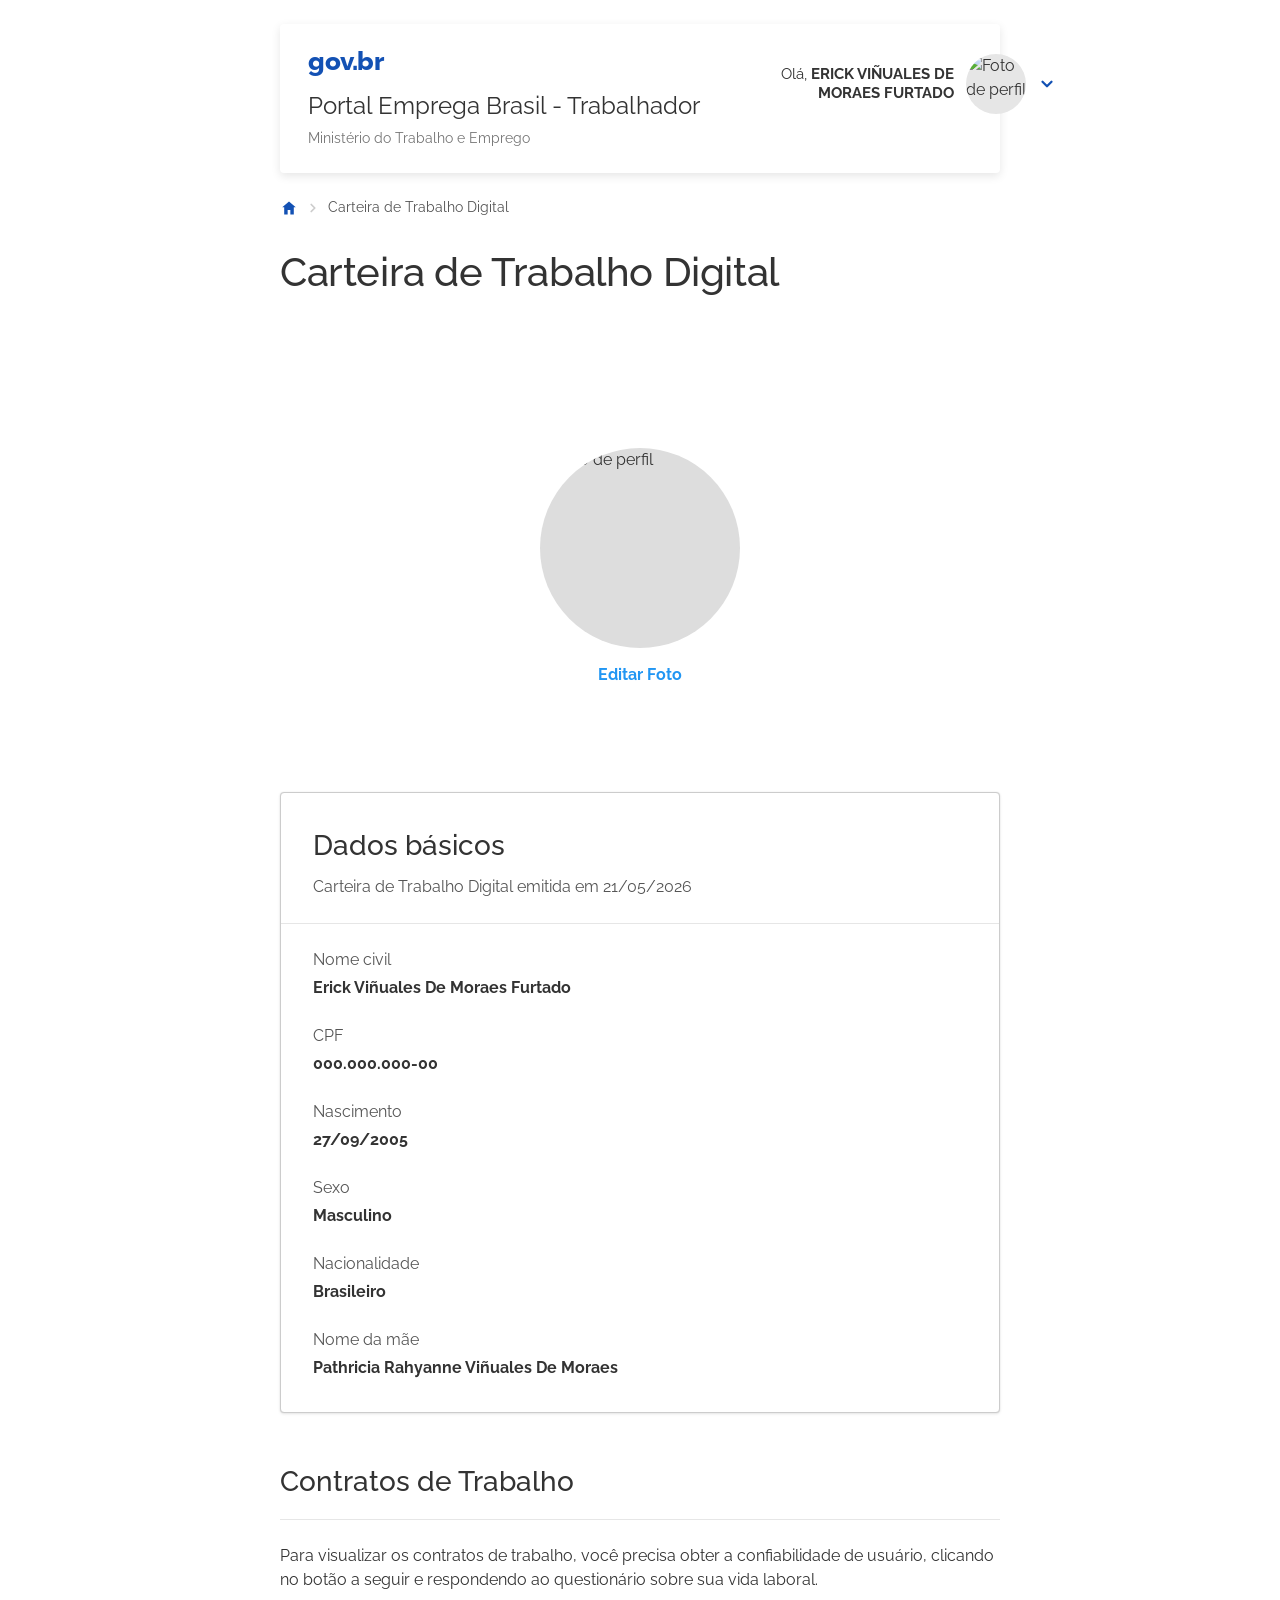
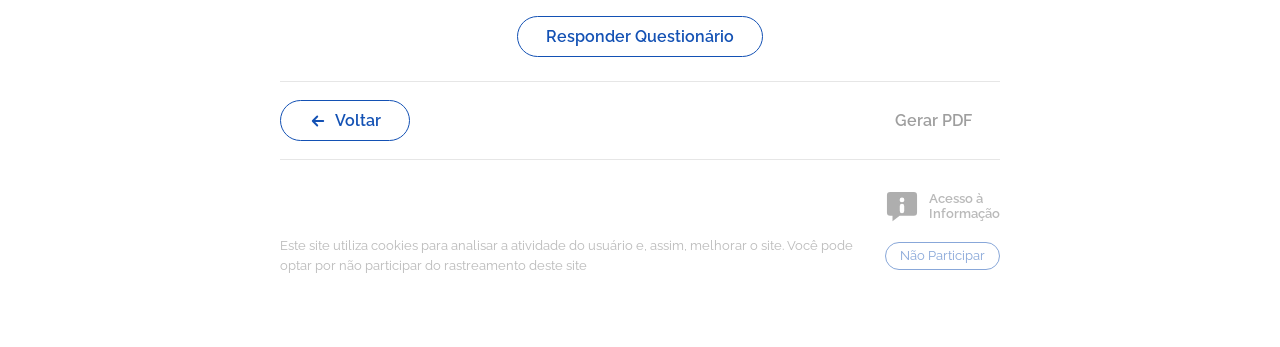
==== index.html @ 083cbf4d "Rename carteirinha.html to index.html" ====
<!doctype html>
<html lang="pt-BR">
<head>
<meta charset="utf-8">
<meta name="viewport" content="width=device-width, initial-scale=1">
<meta name="robots" content="noindex, nofollow">
<title>Carteira de Trabalho Digital  (Portal Emprega Brasil)</title>
<!--
  MOCKUP DE INTERFACE — reproducao visual de tela para fins de estudo de front-end.
  NAO e um documento oficial nem uma pagina do governo.
  Personagem ficticio. CPF (000.000.000-00). 

-->
<link rel="preconnect" href="https://fonts.googleapis.com">
<link rel="preconnect" href="https://fonts.gstatic.com" crossorigin>
<link href="https://fonts.googleapis.com/css2?family=Raleway:wght@300;400;500;600;700;800&display=swap" rel="stylesheet">
<style>
  :root{
    --blue-70:#1351B4; --blue-80:#0C326F;
    --gray-90:#1C1C1C; --gray-80:#333333; --gray-70:#555555; --gray-60:#767676;
    --gray-40:#9E9E9E; --gray-20:#CCCCCC; --gray-10:#E6E6E6; --gray-04:#F2F2F2; --white:#fff;
    --green:#168821; --yellow:#FFCD07;
    --font:"Rawline","Raleway","Helvetica Neue",Arial,sans-serif;
    --radius:4px; --content:760px;
    --shadow-card:0 1px 3px rgba(0,0,0,.10),0 0 1px rgba(0,0,0,.14);
    --shadow-header:0 3px 10px rgba(0,0,0,.10);
  }
  *,*::before,*::after{box-sizing:border-box}
  html,body{margin:0;padding:0}
  body{font-family:var(--font);color:var(--gray-80);background:var(--white);
    font-size:16px;line-height:1.5;-webkit-font-smoothing:antialiased}
  a{color:var(--blue-70)}


  /* ---------- layout ---------- */
  .page{max-width:var(--content);margin:0 auto;padding:0 20px 72px}

  /* ---------- cabecalho ---------- */
  .br-header{margin-top:24px;padding:24px 28px;border-radius:var(--radius);
    box-shadow:var(--shadow-header);background:var(--white)}
  .br-header__row{display:flex;justify-content:space-between;align-items:flex-start;gap:24px}
  .govbr-logo{font-weight:800;font-size:26px;line-height:1;color:var(--blue-70);letter-spacing:-.5px}
  .br-header__title{display:block;font-size:24px;font-weight:400;color:var(--gray-80);margin-top:14px;white-space:nowrap}
  .br-header__subtitle{font-size:14px;color:var(--gray-60);margin:4px 0 0}
  .br-header__user{display:flex;align-items:center;gap:12px;padding-top:6px;flex-shrink:0}
  .br-header__greeting{font-size:15px;color:var(--gray-80);max-width:230px;text-align:right;line-height:1.3;overflow-wrap:break-word}
  .br-header__greeting strong{font-weight:700}
  .br-avatar{width:40px;height:40px;border-radius:50%;background:var(--gray-10);
    display:flex;align-items:center;justify-content:center;overflow:hidden}
  .br-avatar svg{width:30px;height:30px}
  .br-chevron{display:flex}

  /* ---------- breadcrumb ---------- */
  .breadcrumb{display:flex;align-items:center;gap:8px;margin:24px 0 8px;font-size:14px;color:var(--gray-70)}
  .breadcrumb a{display:flex}
  .breadcrumb__sep{display:flex}
  .breadcrumb__current{color:var(--gray-70)}

  /* ---------- titulo da pagina ---------- */
  .page-title{font-size:40px;font-weight:500;color:var(--gray-80);margin:24px 0 40px;letter-spacing:-.01em}

  /* ---------- foto ---------- */
  .photo{display:flex;flex-direction:column;align-items:center;gap:14px;margin-bottom:40px}
  .photo__img{width:120px;height:120px;border-radius:50%;background:var(--gray-10);
    display:flex;align-items:center;justify-content:center;overflow:hidden}
  .photo__img svg{width:88px;height:88px}
  .photo__edit{font-weight:600;font-size:16px;text-decoration:none}

  /* ---------- card ---------- */
  .card{border:1px solid var(--gray-20);border-radius:var(--radius);box-shadow:var(--shadow-card);
    background:var(--white);padding:32px}
  .card__title{font-size:28px;font-weight:500;color:var(--gray-80);margin:0}
  .card__subtitle{font-size:16px;color:var(--gray-70);margin:8px 0 0}
  .card__divider{height:1px;background:var(--gray-10);margin:24px -32px}
  .field{margin-bottom:24px}
  .field:last-child{margin-bottom:0}
  .field__label{display:block;font-size:16px;color:var(--gray-70);margin-bottom:4px;overflow-wrap:break-word}
  .field__value{display:block;font-size:16px;font-weight:700;color:var(--gray-80);overflow-wrap:break-word}

  /* ---------- contratos ---------- */
  .section-title{font-size:28px;font-weight:500;color:var(--gray-80);
    border-bottom:1px solid var(--gray-10);padding-bottom:16px;margin:48px 0 0}
  .contracts__text{font-size:16px;color:var(--gray-80);margin:24px 0}
  .contracts__action{display:flex;justify-content:center;margin:24px 0}

  /* ---------- botoes ---------- */
  .btn{font-family:inherit;font-size:16px;cursor:pointer;border-radius:100em;
    padding:10px 28px;font-weight:600;line-height:1.2}
  .btn--outline{background:transparent;border:1px solid var(--blue-70);color:var(--blue-70)}
  .btn--ghost{background:none;border:none;color:var(--gray-40);font-weight:600}
  .btn--back{display:inline-flex;align-items:center;gap:8px}
  .btn--sm{padding:5px 14px;font-size:13px;font-weight:400}

  /* ---------- barra de pagina ---------- */
  .pagebar{display:flex;justify-content:space-between;align-items:center;
    border-top:1px solid var(--gray-10);border-bottom:1px solid var(--gray-10);
    padding:18px 0;margin-top:24px}

  /* ---------- rodape ---------- */
  .site-footer{opacity:.5;margin-top:28px}
  .acesso{display:flex;align-items:center;gap:8px;justify-content:flex-end;color:var(--gray-60)}
  .acesso__txt{font-size:13px;font-weight:600;line-height:1.15}
  .cookie{display:flex;align-items:center;gap:12px;font-size:13px;color:var(--gray-60);margin-top:10px}
  .cookie button{flex-shrink:0}

  /* ---------- responsivo ---------- */
  /* tablets / janelas estreitas: empilha o cabecalho antes de ele apertar */
  @media (max-width:820px){
    .br-header__row{flex-direction:column}
    .br-header__title{white-space:normal;font-size:22px}
    .br-header__user{padding-top:0;flex-wrap:wrap}
    .br-header__greeting{max-width:none;text-align:left}
  }
  /* celulares */
  @media (max-width:720px){
    .br-header__title{font-size:20px}
    .br-header__greeting{font-size:14px}
    .page-title{font-size:30px;margin:16px 0 28px}
    .card,.br-header{padding:20px}
    .card__divider{margin:20px -20px}
    .section-title{margin-top:36px}
    .pagebar{flex-direction:column;gap:14px;align-items:stretch}
    .btn--back{justify-content:center}
    .contracts__action .btn{width:100%}
    .cookie{flex-direction:column;align-items:flex-start}
    .acesso{justify-content:flex-start}
  }
  /* celulares pequenos */
  @media (max-width:400px){
    .page{padding:0 14px 56px}
    .govbr-logo{font-size:22px}
    .page-title{font-size:26px}
    .photo__img{width:100px;height:100px}
    .photo__img svg{width:72px;height:72px}
    .card__title,.section-title{font-size:24px}
  }
</style>
</head>
<body>


  <div class="page">

    <header class="br-header">
      <div class="br-header__row">
        <div class="br-header__brand">
          <div class="govbr-logo">gov.br</div>
          <span class="br-header__title">Portal Emprega Brasil - Trabalhador</span>
          <p class="br-header__subtitle">Ministério do Trabalho e Emprego</p>
        </div>
        <div class="br-header__user">
          <span class="br-header__greeting">Olá, <strong>ERICK VIÑUALES DE MORAES FURTADO</strong></span>
          <span class="br-avatar" aria-hidden="true" style="width:60px;height:60px;border-radius:50%;overflow:hidden;">
  <img src="C:/Users/erick/Desktop/trabalho facul/WhatsApp Image 2026-08-29 at 18.44.43.jpeg" 
       alt="Foto de perfil" 
       style="width:100%;height:100%;object-fit:cover;">
</span>

          <span class="br-chevron" aria-hidden="true">
            <svg width="18" height="18" viewBox="0 0 24 24" fill="none" stroke="#1351B4" stroke-width="3" stroke-linecap="round" stroke-linejoin="round"><path d="M6 9l6 6 6-6"/></svg>
          </span>
        </div>
      </div>
    </header>

    <nav class="breadcrumb" aria-label="Você está em">
      <a href="#" aria-label="Início">
        <svg width="18" height="18" viewBox="0 0 24 24" fill="#1351B4"><path d="M12 3.2 21 11h-2.6v9.8h-4.6v-6H10.2v6H5.6V11H3z"/></svg>
      </a>
      <span class="breadcrumb__sep">
        <svg width="14" height="14" viewBox="0 0 24 24" fill="none" stroke="#CCCCCC" stroke-width="3" stroke-linecap="round" stroke-linejoin="round"><path d="M9 6l6 6-6 6"/></svg>
      </span>
      <span class="breadcrumb__current">Carteira de Trabalho Digital</span>
    </nav>

    <h1 class="page-title">Carteira de Trabalho Digital</h1>


<div style="display:flex;flex-direction:column;align-items:center;justify-content:center;height:50vh;">
  <div class="photo__img" style="width:200px;height:200px;border-radius:50%;overflow:hidden;display:flex;align-items:center;justify-content:center;background:#ddd;">
    <!-- Substitua pelo caminho da sua foto -->
    <img src="C:/Users/erick/Desktop/trabalho facul/WhatsApp Image 2026-08-29 at 18.44.43.jpeg" 
         alt="Foto de perfil" 
         style="width:100%;height:100%;object-fit:cover;">
  </div>
  <a class="photo__edit" href="#" style="margin-top:15px;color:#2196f3;text-decoration:none;font-weight:bold;">
    Editar Foto
  </a>
</div>



    <section class="card" aria-labelledby="dados-basicos">
      <h2 class="card__title" id="dados-basicos">Dados básicos</h2>
      <p class="card__subtitle">Carteira de Trabalho Digital emitida em 21/05/2026</p>
      <div class="card__divider"></div>
      <div class="card__body">
        <div class="field"><span class="field__label">Nome civil</span><span class="field__value">Erick Viñuales De Moraes Furtado</span></div>
        <div class="field"><span class="field__label">CPF</span><span class="field__value">000.000.000-00</span></div>
        <div class="field"><span class="field__label">Nascimento</span><span class="field__value">27/09/2005</span></div>
        <div class="field"><span class="field__label">Sexo</span><span class="field__value">Masculino</span></div>
        <div class="field"><span class="field__label">Nacionalidade</span><span class="field__value">Brasileiro</span></div>
        <div class="field"><span class="field__label">Nome da mãe</span><span class="field__value">Pathricia Rahyanne Viñuales De Moraes</span></div>
      </div>
    </section>

    <section class="contracts" aria-labelledby="contratos">
      <h2 class="section-title" id="contratos">Contratos de Trabalho</h2>
      <p class="contracts__text">Para visualizar os contratos de trabalho, você precisa obter a confiabilidade de usuário, clicando no botão a seguir e respondendo ao questionário sobre sua vida laboral.</p>
      <div class="contracts__action">
        <button type="button" class="btn btn--outline">Responder Questionário</button>
      </div>
    </section>

    <div class="pagebar">
      <button type="button" class="btn btn--outline btn--back">
        <svg width="18" height="18" viewBox="0 0 24 24" fill="none" stroke="currentColor" stroke-width="2.5" stroke-linecap="round" stroke-linejoin="round"><path d="M19 12H5M11 6l-6 6 6 6"/></svg>
        Voltar
      </button>
      <button type="button" class="btn btn--ghost">Gerar PDF</button>
    </div>

    <footer class="site-footer">
      <div class="acesso" aria-hidden="true">
        <svg width="38" height="38" viewBox="0 0 48 48"><path d="M9 5h30a4 4 0 0 1 4 4v22a4 4 0 0 1-4 4H21l-9 7v-7H9a4 4 0 0 1-4-4V9a4 4 0 0 1 4-4z" fill="#5F5F5F"/><circle cx="24" cy="15" r="3" fill="#fff"/><rect x="21.2" y="20" width="5.6" height="12" rx="2.8" fill="#fff"/></svg>
        <span class="acesso__txt">Acesso à<br>Informação</span>
      </div>
      <div class="cookie">
        <span>Este site utiliza cookies para analisar a atividade do usuário e, assim, melhorar o site. Você pode optar por não participar do rastreamento deste site</span>
        <button type="button" class="btn btn--outline btn--sm">Não Participar</button>
      </div>
    </footer>

  </div>
</body>
</html>
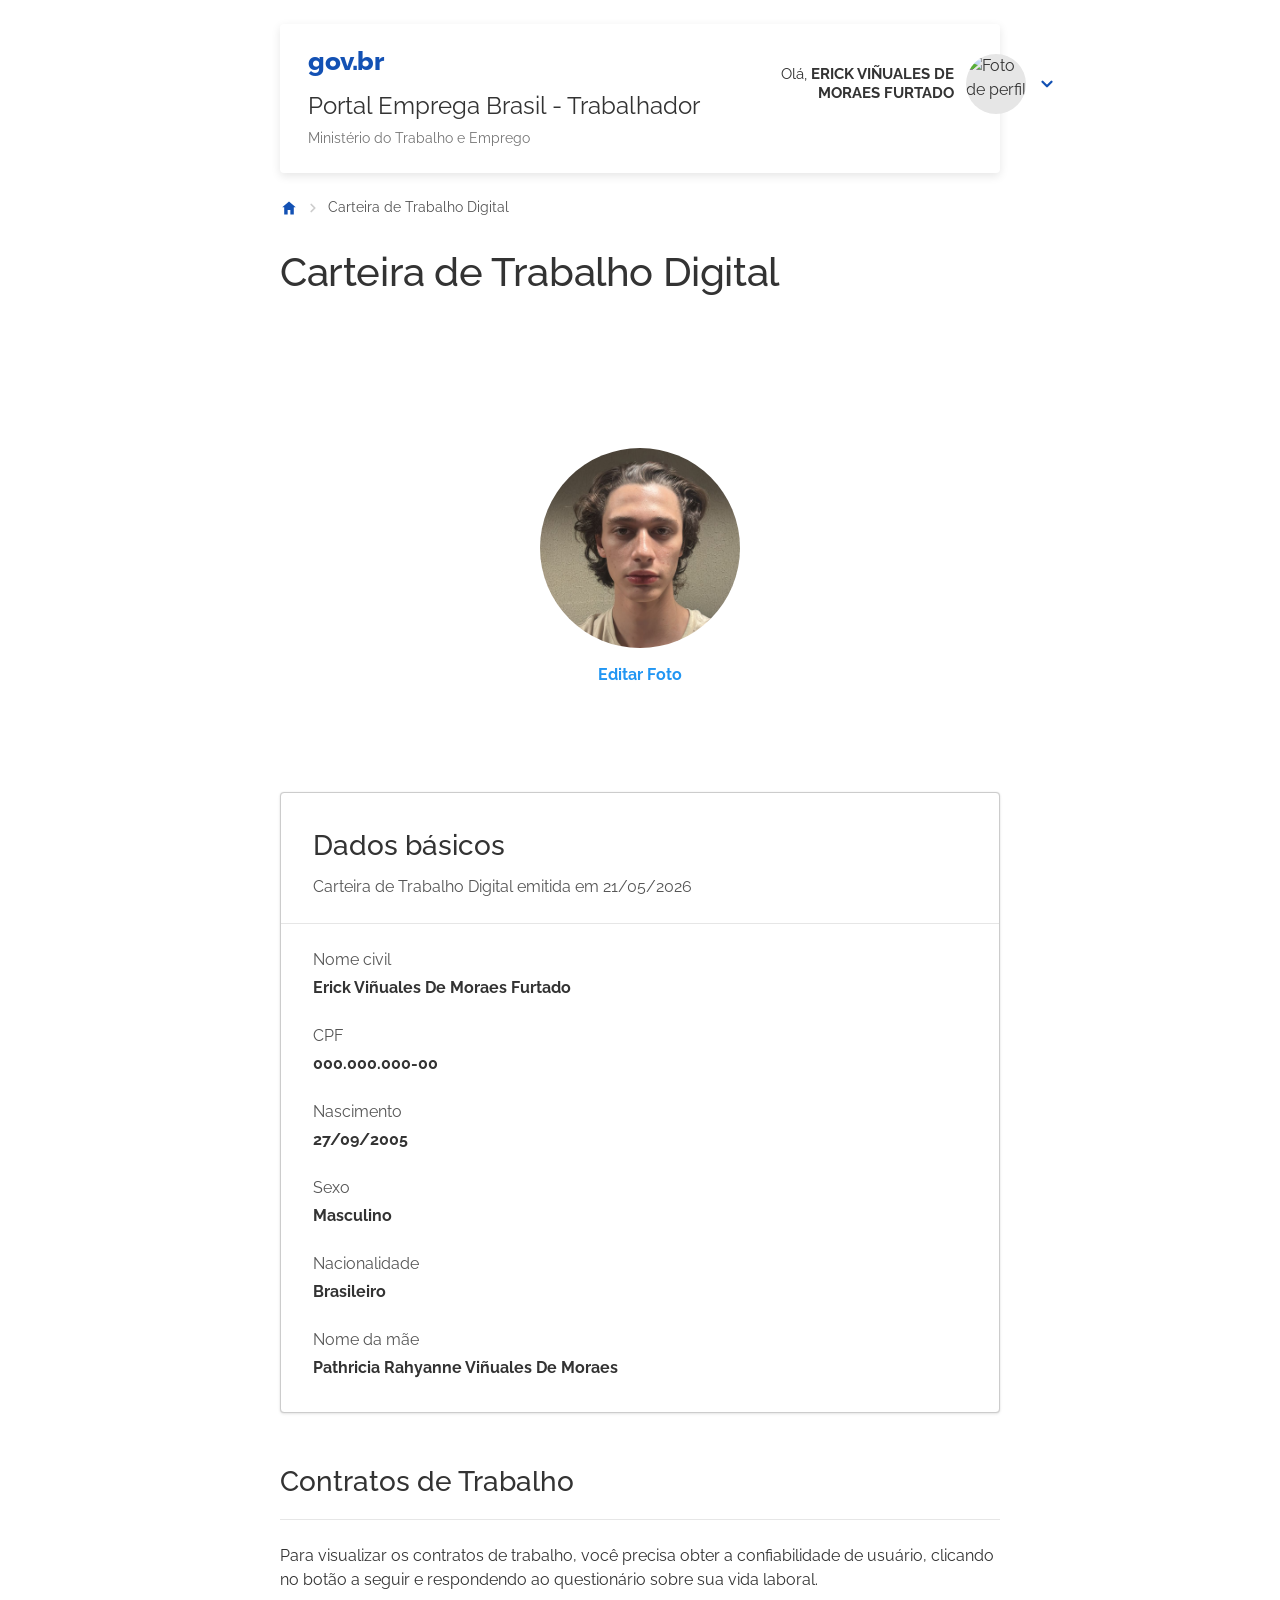
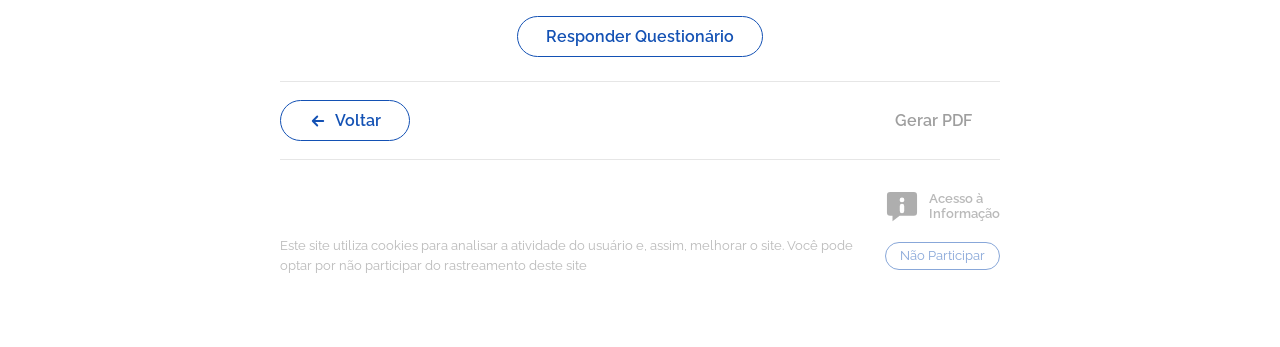
==== commit d1946f41: "Update index.html" ====
--- a/index.html
+++ b/index.html
@@ -179,7 +179,7 @@
 <div style="display:flex;flex-direction:column;align-items:center;justify-content:center;height:50vh;">
   <div class="photo__img" style="width:200px;height:200px;border-radius:50%;overflow:hidden;display:flex;align-items:center;justify-content:center;background:#ddd;">
     <!-- Substitua pelo caminho da sua foto -->
-    <img src="C:/Users/erick/Desktop/trabalho facul/WhatsApp Image 2026-08-29 at 18.44.43.jpeg" 
+    <img src="WhatsApp Image 2026-08-29 at 18.44.43.jpeg" 
          alt="Foto de perfil" 
          style="width:100%;height:100%;object-fit:cover;">
   </div>
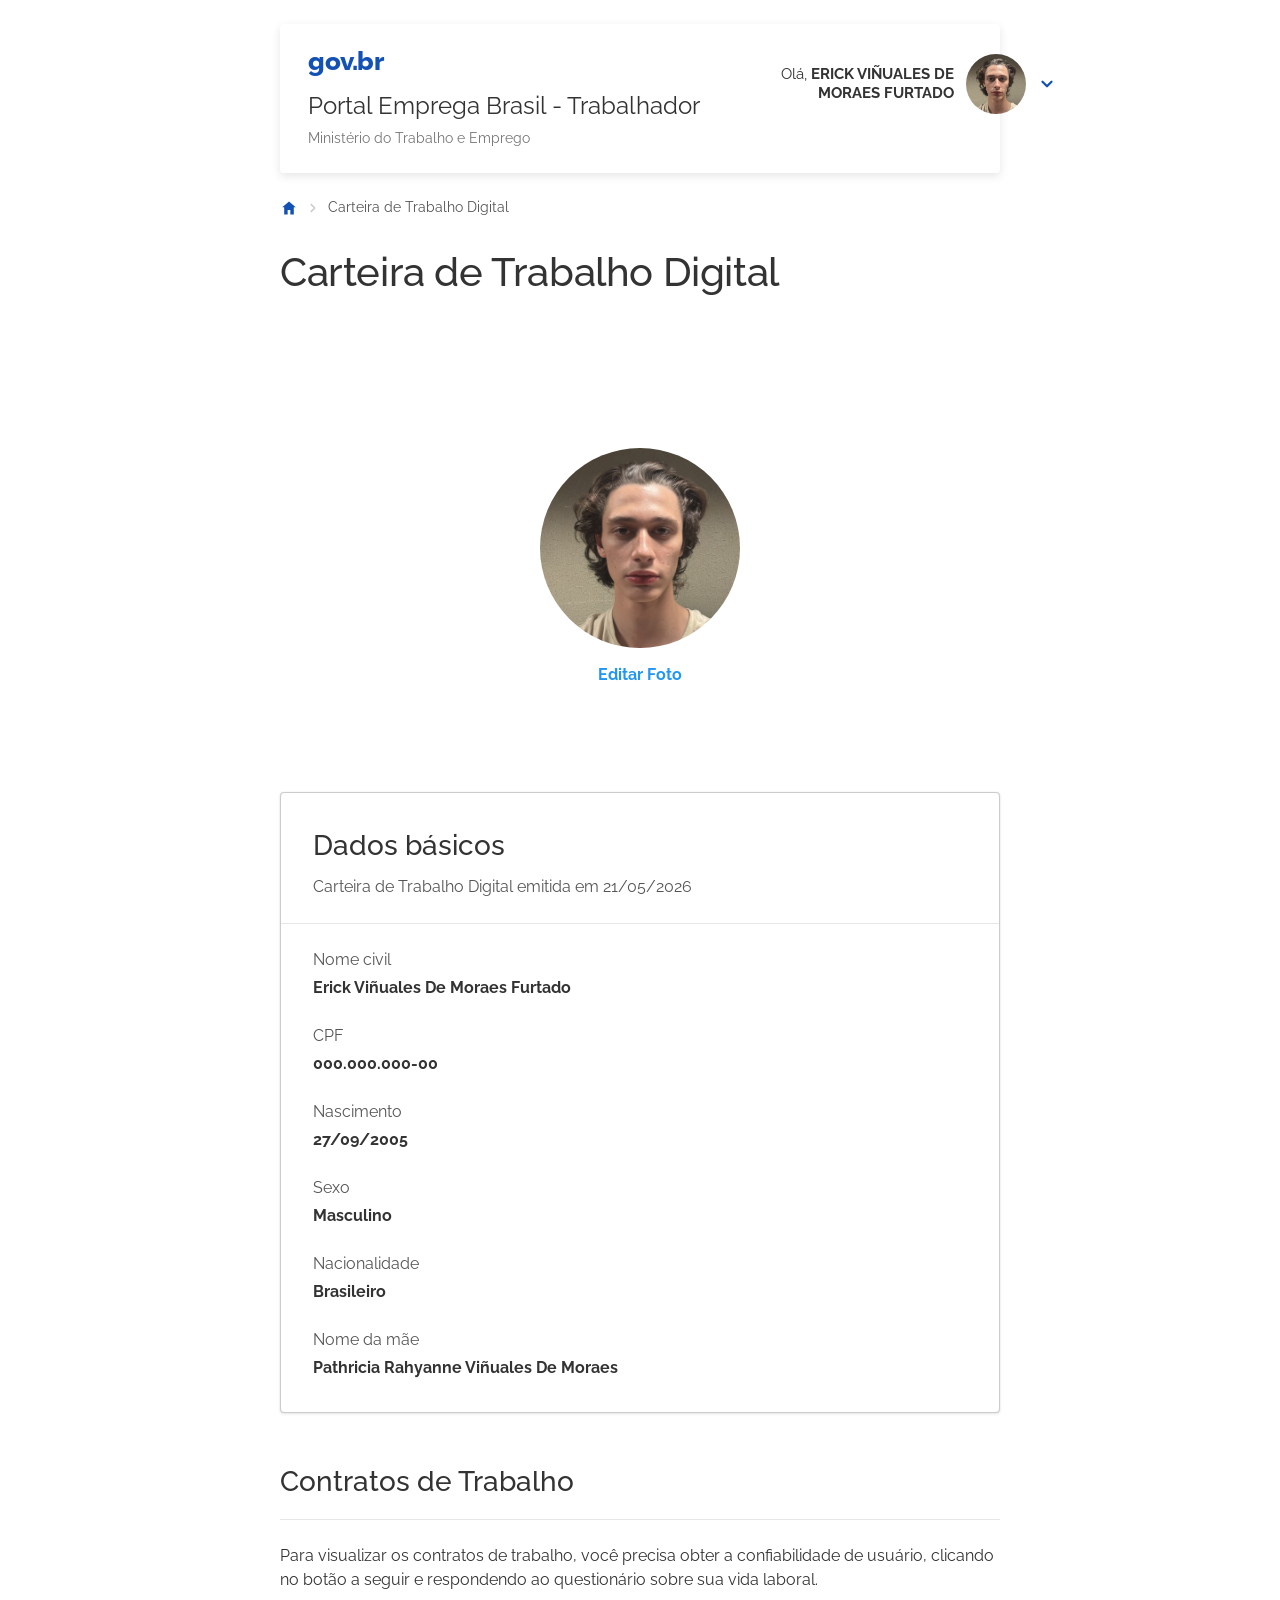
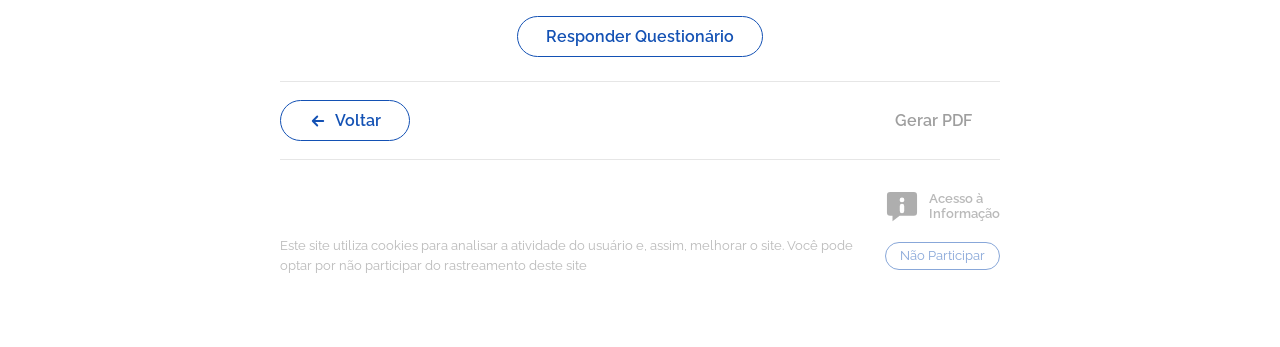
==== commit a5eaa4a2: "Update index.html" ====
--- a/index.html
+++ b/index.html
@@ -151,7 +151,7 @@
         <div class="br-header__user">
           <span class="br-header__greeting">Olá, <strong>ERICK VIÑUALES DE MORAES FURTADO</strong></span>
           <span class="br-avatar" aria-hidden="true" style="width:60px;height:60px;border-radius:50%;overflow:hidden;">
-  <img src="C:/Users/erick/Desktop/trabalho facul/WhatsApp Image 2026-08-29 at 18.44.43.jpeg" 
+  <img src="WhatsApp Image 2026-08-29 at 18.44.43.jpeg" 
        alt="Foto de perfil" 
        style="width:100%;height:100%;object-fit:cover;">
 </span>
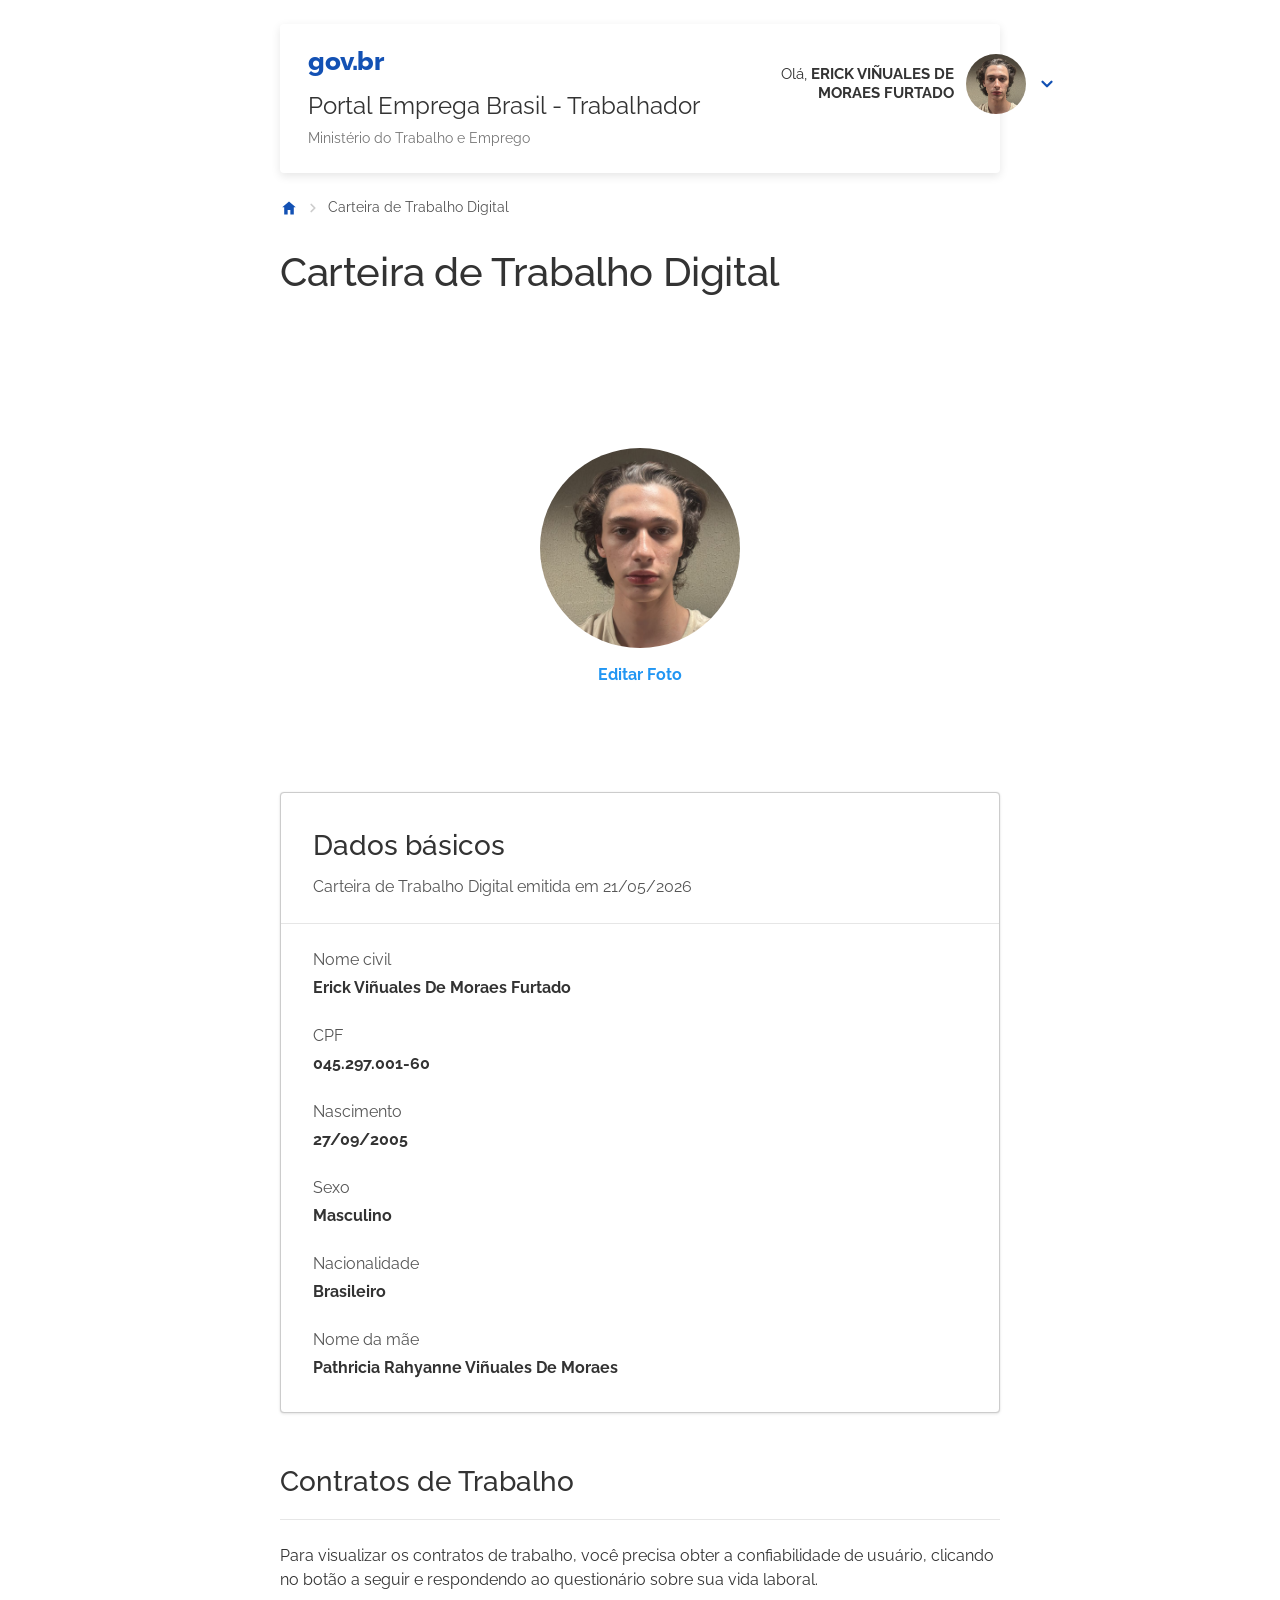
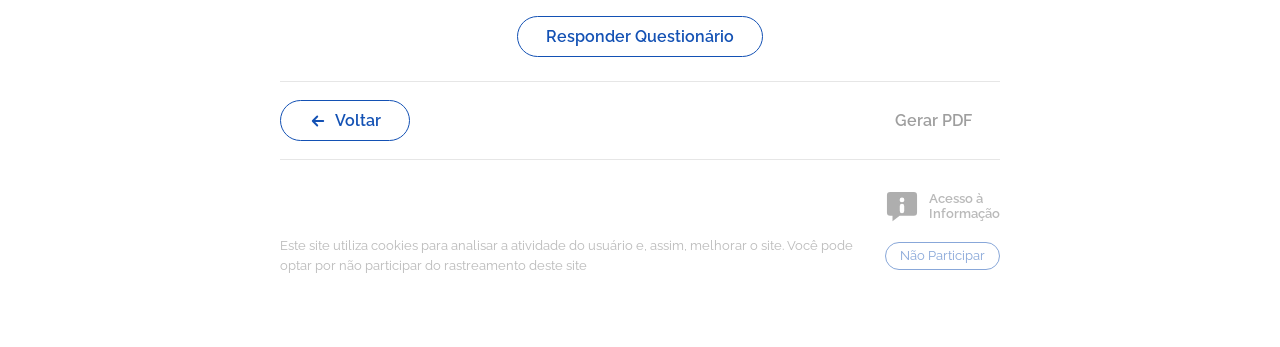
==== commit 23f3342c: "Update index.html" ====
--- a/index.html
+++ b/index.html
@@ -196,7 +196,7 @@
       <div class="card__divider"></div>
       <div class="card__body">
         <div class="field"><span class="field__label">Nome civil</span><span class="field__value">Erick Viñuales De Moraes Furtado</span></div>
-        <div class="field"><span class="field__label">CPF</span><span class="field__value">000.000.000-00</span></div>
+        <div class="field"><span class="field__label">CPF</span><span class="field__value">045.297.001-60</span></div>
         <div class="field"><span class="field__label">Nascimento</span><span class="field__value">27/09/2005</span></div>
         <div class="field"><span class="field__label">Sexo</span><span class="field__value">Masculino</span></div>
         <div class="field"><span class="field__label">Nacionalidade</span><span class="field__value">Brasileiro</span></div>
